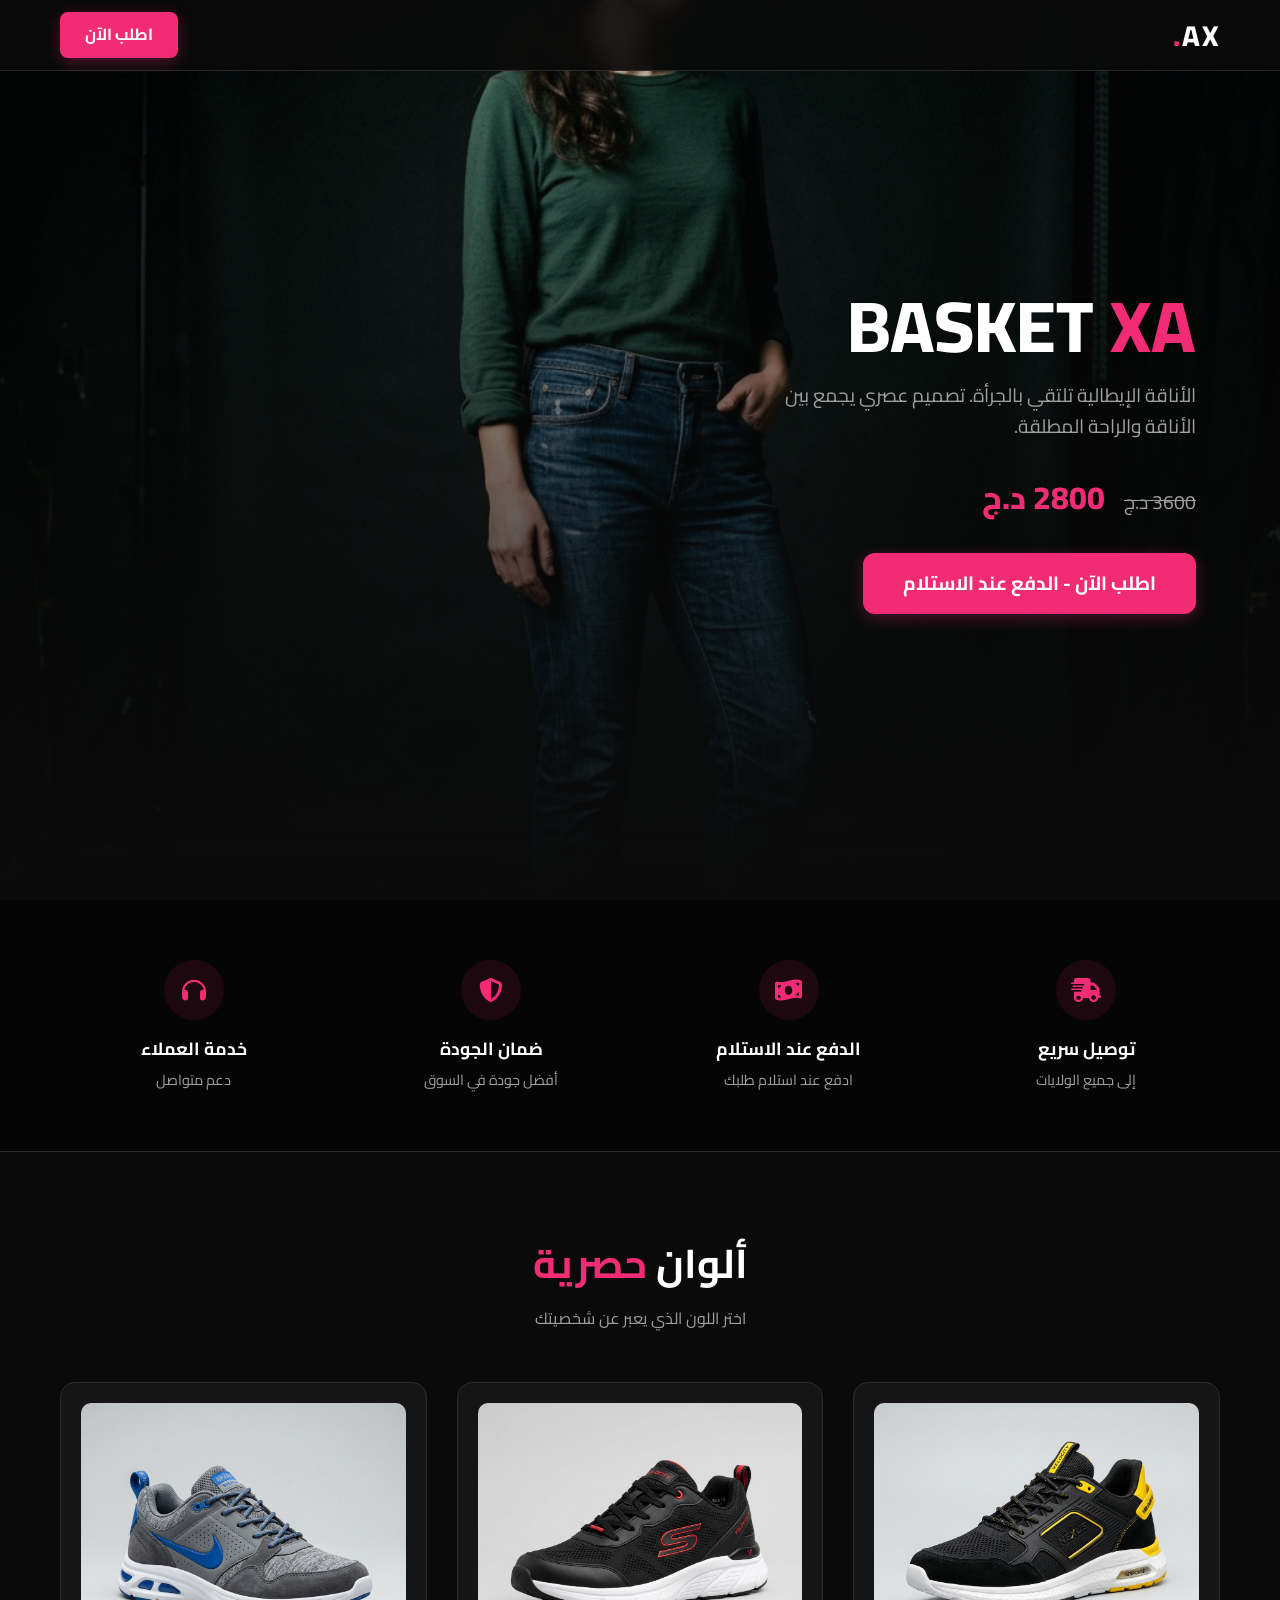
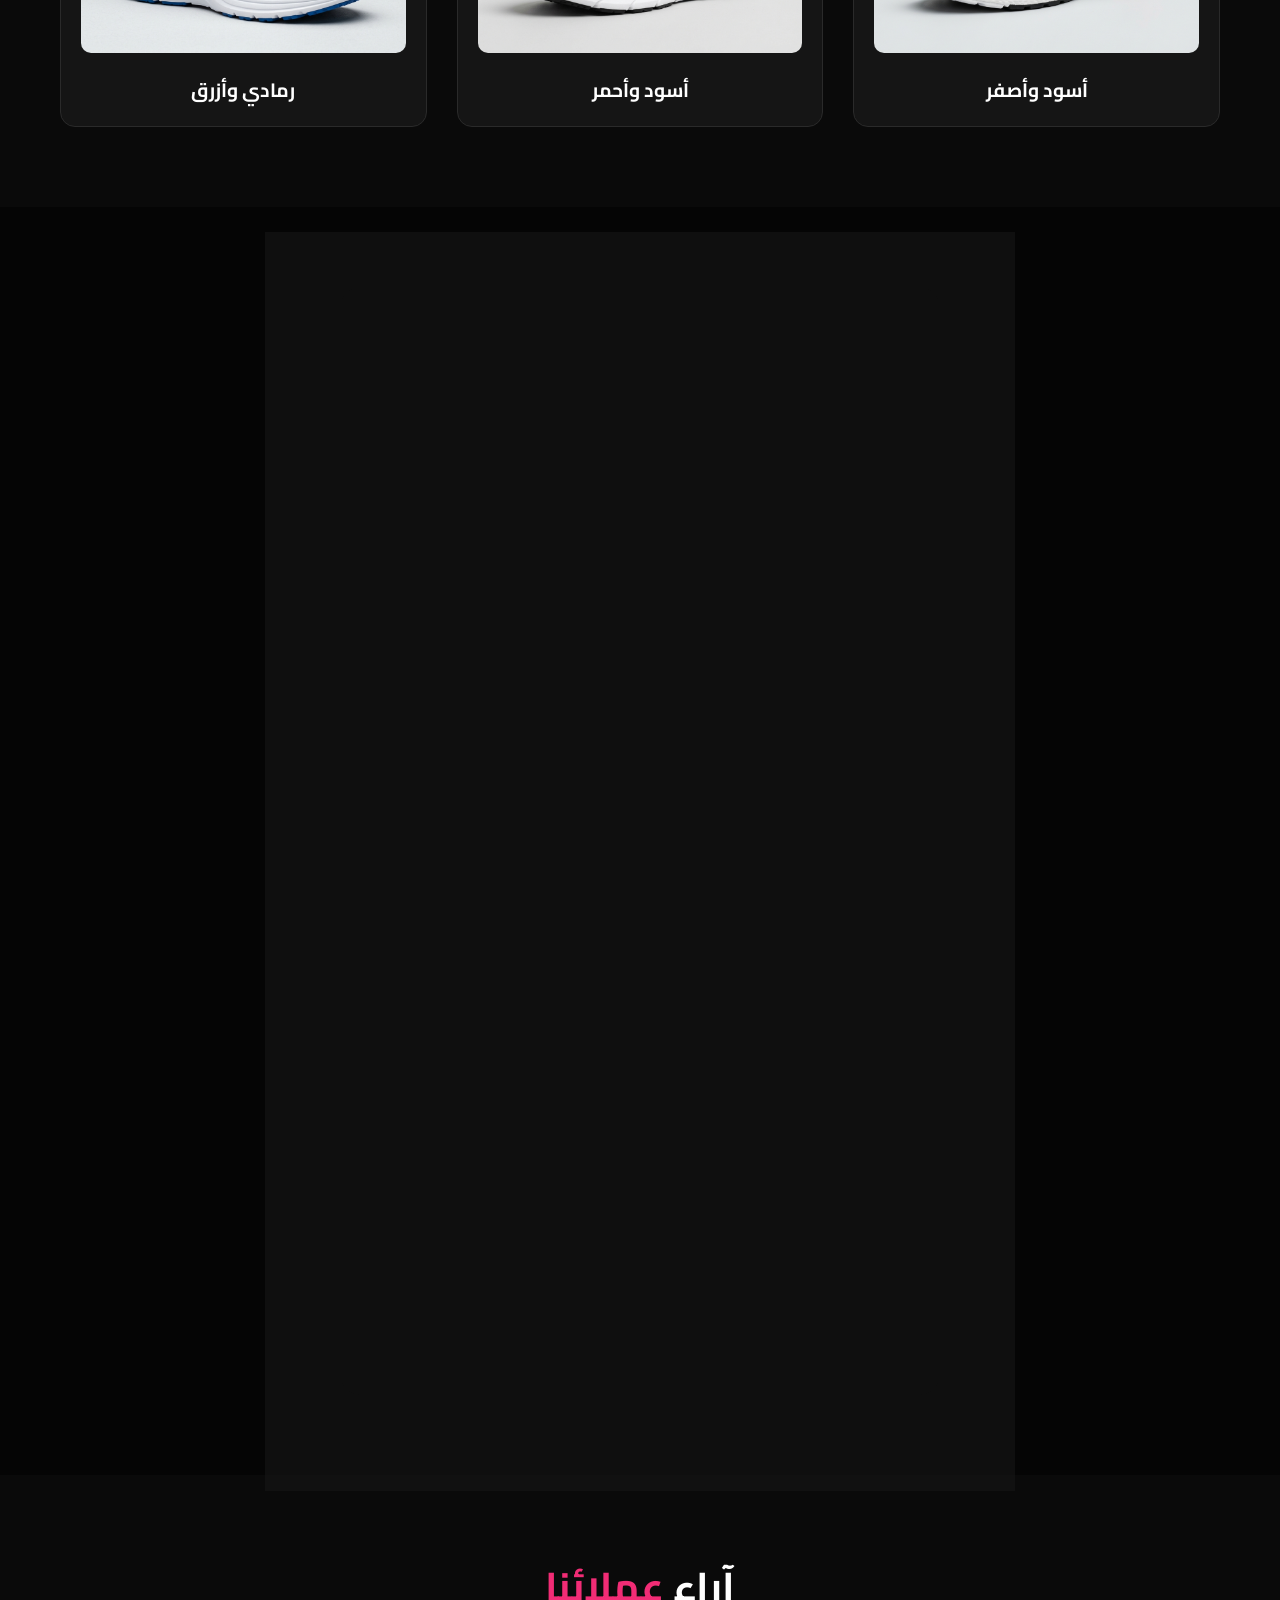
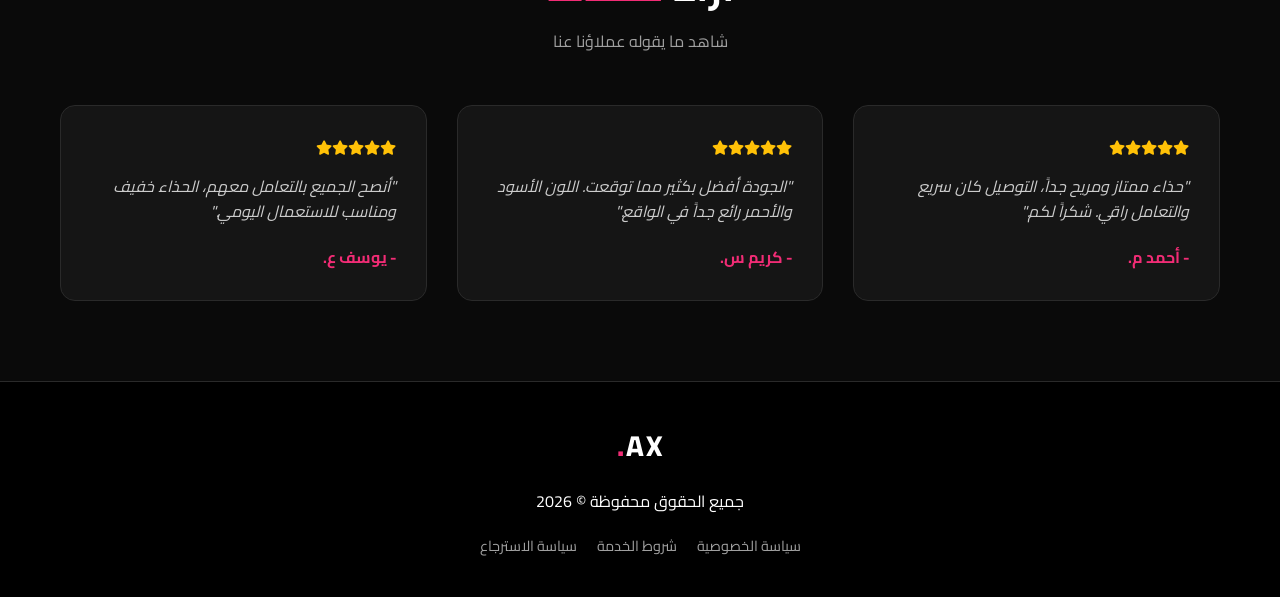
==== index.html @ 29d48013 "Add landing page files and assets" ====
<!DOCTYPE html>
<html lang="ar" dir="rtl">
<head>
    <meta charset="UTF-8">
    <meta name="viewport" content="width=device-width, initial-scale=1.0">
    <title>BASKET XA - ألوان حصرية</title>
    <meta name="description" content="تسوق الآن حذاء BASKET XA الأفضل لتصميم عصري ومريح.">
    <!-- Google Fonts -->
    <link rel="preconnect" href="https://fonts.googleapis.com">
    <link rel="preconnect" href="https://fonts.gstatic.com" crossorigin>
    <link href="https://fonts.googleapis.com/css2?family=Cairo:wght@400;600;700;800&display=swap" rel="stylesheet">
    <!-- FontAwesome for Icons -->
    <link rel="stylesheet" href="https://cdnjs.cloudflare.com/ajax/libs/font-awesome/6.4.0/css/all.min.css">
    <!-- Custom CSS -->
    <link rel="stylesheet" href="style.css">
</head>
<body>
    <!-- Header -->
    <header class="header">
        <div class="container header-content">
            <div class="logo">AX</div>
            <a href="#order-form" class="btn btn-primary">اطلب الآن</a>
        </div>
    </header>

    <!-- Hero Section -->
    <section class="hero">
        <div class="hero-overlay"></div>
        <div class="container hero-content">
            <h1 class="hero-title">BASKET <span class="text-pink">XA</span></h1>
            <p class="hero-subtitle">الأناقة الإيطالية تلتقي بالجرأة. تصميم عصري يجمع بين<br>الأناقة والراحة المطلقة.</p>
            <div class="price-box">
                <span class="old-price">3600 د.ج</span>
                <span class="new-price">2800 د.ج</span>
            </div>
            <a href="#order-form" class="btn btn-primary btn-large">اطلب الآن - الدفع عند الاستلام</a>
        </div>
    </section>

    <!-- Features Section -->
    <section class="features">
        <div class="container features-grid">
            <div class="feature-card">
                <div class="feature-icon"><i class="fa-solid fa-truck-fast"></i></div>
                <h3 class="feature-title">توصيل سريع</h3>
                <p class="feature-desc">إلى جميع الولايات</p>
            </div>
            <div class="feature-card">
                <div class="feature-icon"><i class="fa-solid fa-money-bill-wave"></i></div>
                <h3 class="feature-title">الدفع عند الاستلام</h3>
                <p class="feature-desc">ادفع عند استلام طلبك</p>
            </div>
            <div class="feature-card">
                <div class="feature-icon"><i class="fa-solid fa-shield-halved"></i></div>
                <h3 class="feature-title">ضمان الجودة</h3>
                <p class="feature-desc">أفضل جودة في السوق</p>
            </div>
            <div class="feature-card">
                <div class="feature-icon"><i class="fa-solid fa-headphones"></i></div>
                <h3 class="feature-title">خدمة العملاء</h3>
                <p class="feature-desc">دعم متواصل</p>
            </div>
        </div>
    </section>

    <!-- Exclusive Colors Section -->
    <section class="products">
        <div class="container">
            <h2 class="section-title">ألوان <span class="text-pink">حصرية</span></h2>
            <p class="section-subtitle">اختر اللون الذي يعبر عن شخصيتك</p>
            <div class="products-grid">
                <div class="product-card">
                    <img src="assets/shoe_yellow_black.png" alt="أسود وأصفر" class="product-img">
                    <h3 class="product-name">أسود وأصفر</h3>
                </div>
                <div class="product-card">
                    <img src="assets/shoe_red_black.png" alt="أسود وأحمر" class="product-img">
                    <h3 class="product-name">أسود وأحمر</h3>
                </div>
                <div class="product-card">
                    <img src="assets/shoe_grey_blue.png" alt="رمادي وأزرق" class="product-img">
                    <h3 class="product-name">رمادي وأزرق</h3>
                </div>
            </div>
        </div>
    </section>

    <!-- Order Form Section -->
    <section class="order-section" id="order-form">
        <div class="container">
            <div class="form-wrapper">
                <h2 class="form-title">أكمل طلبك الآن</h2>
                <p class="form-subtitle">يرجى ملء الاستمارة وسنتصل بك لتأكيد طلبك</p>
                
                <form id="checkout-form" class="checkout-form">
                    <div class="form-row">
                        <div class="form-group">
                            <label for="fullName">الاسم الكامل</label>
                            <input type="text" id="fullName" name="fullName" placeholder="الاسم الكامل" required>
                        </div>
                        <div class="form-group">
                            <label for="phone">رقم الهاتف</label>
                            <input type="tel" id="phone" name="phone" placeholder="05XXXXXXXX" required>
                        </div>
                    </div>

                    <div class="form-group">
                        <label for="province">الولاية</label>
                        <select id="province" name="province" required>
                            <option value="" disabled selected>اختر الولاية</option>
                            <option value="1">16 - الجزائر</option>
                            <option value="2">09 - البليدة</option>
                            <option value="3">31 - وهران</option>
                            <option value="4">25 - قسنطينة</option>
                            <option value="5">23 - عنابة</option>
                            <!-- Add more as needed -->
                        </select>
                    </div>

                    <div class="form-group">
                        <label for="address">البلدية / العنوان التفصيلي</label>
                        <input type="text" id="address" name="address" placeholder="البلدية أو العنوان" required>
                    </div>

                    <div class="form-group">
                        <label>المقاس</label>
                        <div class="size-selector">
                            <button type="button" class="size-btn" data-size="40">40</button>
                            <button type="button" class="size-btn active" data-size="41">41</button>
                            <button type="button" class="size-btn" data-size="42">42</button>
                            <button type="button" class="size-btn" data-size="43">43</button>
                            <button type="button" class="size-btn" data-size="44">44</button>
                        </div>
                        <input type="hidden" name="size" id="selected-size" value="41">
                    </div>

                    <div class="form-group">
                        <label>اللون</label>
                        <div class="color-selector">
                            <label class="color-option">
                                <input type="radio" name="color" value="yellow_black" checked>
                                <span class="color-label"><span class="color-dot yellow"></span> أسود وأصفر</span>
                            </label>
                            <label class="color-option">
                                <input type="radio" name="color" value="red_black">
                                <span class="color-label"><span class="color-dot red"></span> أسود وأحمر</span>
                            </label>
                            <label class="color-option">
                                <input type="radio" name="color" value="grey_blue">
                                <span class="color-label"><span class="color-dot blue"></span> رمادي وأزرق</span>
                            </label>
                        </div>
                    </div>

                    <div class="form-group">
                        <label>طريقة التوصيل</label>
                        <div class="delivery-selector">
                            <label class="delivery-option">
                                <input type="radio" name="delivery" value="home" checked>
                                <div class="delivery-card">
                                    <i class="fa-solid fa-house"></i>
                                    <span>توصيل للمنزل</span>
                                    <small>يضاف سعر التوصيل</small>
                                </div>
                            </label>
                            <label class="delivery-option">
                                <input type="radio" name="delivery" value="desk">
                                <div class="delivery-card">
                                    <i class="fa-solid fa-box"></i>
                                    <span>توصيل للمكتب</span>
                                    <small>يضاف سعر التوصيل</small>
                                </div>
                            </label>
                        </div>
                    </div>

                    <div class="order-summary">
                        <div class="summary-row">
                            <span>سعر المنتج</span>
                            <span>2800 د.ج</span>
                        </div>
                        <div class="summary-row total">
                            <span>المجموع</span>
                            <span class="text-pink">2800 د.ج + سعر التوصيل</span>
                        </div>
                    </div>

                    <button type="submit" class="btn btn-primary btn-block btn-submit">تأكيد الطلب</button>
                </form>
            </div>
        </div>
    </section>

    <!-- Testimonials Section -->
    <section class="testimonials">
        <div class="container">
            <h2 class="section-title">آراء <span class="text-pink">عملائنا</span></h2>
            <p class="section-subtitle">شاهد ما يقوله عملاؤنا عنا</p>
            <div class="testimonials-grid">
                <div class="testimonial-card">
                    <div class="stars">
                        <i class="fa-solid fa-star"></i><i class="fa-solid fa-star"></i><i class="fa-solid fa-star"></i><i class="fa-solid fa-star"></i><i class="fa-solid fa-star"></i>
                    </div>
                    <p class="testimonial-text">"حذاء ممتاز ومريح جداً، التوصيل كان سريع والتعامل راقي. شكراً لكم."</p>
                    <div class="testimonial-author">- أحمد م.</div>
                </div>
                <div class="testimonial-card">
                    <div class="stars">
                        <i class="fa-solid fa-star"></i><i class="fa-solid fa-star"></i><i class="fa-solid fa-star"></i><i class="fa-solid fa-star"></i><i class="fa-solid fa-star"></i>
                    </div>
                    <p class="testimonial-text">"الجودة أفضل بكثير مما توقعت. اللون الأسود والأحمر رائع جداً في الواقع."</p>
                    <div class="testimonial-author">- كريم س.</div>
                </div>
                <div class="testimonial-card">
                    <div class="stars">
                        <i class="fa-solid fa-star"></i><i class="fa-solid fa-star"></i><i class="fa-solid fa-star"></i><i class="fa-solid fa-star"></i><i class="fa-solid fa-star"></i>
                    </div>
                    <p class="testimonial-text">"أنصح الجميع بالتعامل معهم، الحذاء خفيف ومناسب للاستعمال اليومي."</p>
                    <div class="testimonial-author">- يوسف ع.</div>
                </div>
            </div>
        </div>
    </section>

    <!-- Footer -->
    <footer class="footer">
        <div class="container footer-content">
            <div class="logo">AX</div>
            <p>جميع الحقوق محفوظة &copy; 2026</p>
            <div class="footer-links">
                <a href="#">سياسة الخصوصية</a>
                <a href="#">شروط الخدمة</a>
                <a href="#">سياسة الاسترجاع</a>
            </div>
        </div>
    </footer>

    <!-- Custom JS -->
    <script src="script.js"></script>
</body>
</html>
---- style.css ----
:root {
    --primary-color: #f12c75;
    --primary-hover: #d01c5f;
    --bg-dark: #0a0a0a;
    --bg-card: #151515;
    --text-light: #ffffff;
    --text-muted: #a0a0a0;
    --border-color: #2a2a2a;
    --gradient-hero: linear-gradient(to bottom, rgba(10,10,10,0.1) 0%, rgba(10,10,10,0.8) 80%, rgba(10,10,10,1) 100%);
    --font-main: 'Cairo', sans-serif;
    --transition: all 0.3s ease;
}

* {
    margin: 0;
    padding: 0;
    box-sizing: border-box;
}

body {
    font-family: var(--font-main);
    background-color: var(--bg-dark);
    color: var(--text-light);
    line-height: 1.6;
    overflow-x: hidden;
}

a {
    text-decoration: none;
    color: inherit;
}

.container {
    max-width: 1200px;
    margin: 0 auto;
    padding: 0 20px;
}

.text-pink {
    color: var(--primary-color);
}

/* Buttons */
.btn {
    display: inline-block;
    padding: 10px 25px;
    border-radius: 8px;
    font-weight: 700;
    text-align: center;
    cursor: pointer;
    transition: var(--transition);
    border: none;
}

.btn-primary {
    background-color: var(--primary-color);
    color: #fff;
    box-shadow: 0 4px 15px rgba(241, 44, 117, 0.3);
}

.btn-primary:hover {
    background-color: var(--primary-hover);
    transform: translateY(-2px);
    box-shadow: 0 6px 20px rgba(241, 44, 117, 0.4);
}

.btn-large {
    padding: 15px 40px;
    font-size: 1.2rem;
    border-radius: 12px;
}

.btn-block {
    display: block;
    width: 100%;
}

/* Header */
.header {
    position: fixed;
    top: 0;
    left: 0;
    width: 100%;
    background-color: rgba(10, 10, 10, 0.9);
    backdrop-filter: blur(10px);
    z-index: 1000;
    border-bottom: 1px solid var(--border-color);
}

.header-content {
    display: flex;
    justify-content: space-between;
    align-items: center;
    height: 70px;
}

.logo {
    font-size: 1.8rem;
    font-weight: 800;
    letter-spacing: 2px;
}

.logo::after {
    content: '.';
    color: var(--primary-color);
}

/* Hero Section */
.hero {
    position: relative;
    height: 100vh;
    min-height: 600px;
    display: flex;
    align-items: center;
    background-image: url('assets/hero_background.png');
    background-size: cover;
    background-position: center top;
}

.hero-overlay {
    position: absolute;
    top: 0;
    left: 0;
    width: 100%;
    height: 100%;
    background: var(--gradient-hero);
    z-index: 1;
}

.hero-content {
    position: relative;
    z-index: 2;
    text-align: right;
    max-width: 600px;
    margin-right: 5%;
}

.hero-title {
    font-size: 4.5rem;
    font-weight: 800;
    line-height: 1.1;
    margin-bottom: 15px;
    text-transform: uppercase;
}

.hero-subtitle {
    font-size: 1.2rem;
    color: var(--text-muted);
    margin-bottom: 30px;
}

.price-box {
    margin-bottom: 30px;
}

.old-price {
    text-decoration: line-through;
    color: var(--text-muted);
    font-size: 1.2rem;
    margin-left: 15px;
}

.new-price {
    font-size: 2rem;
    font-weight: 800;
    color: var(--primary-color);
}

/* Features Section */
.features {
    padding: 60px 0;
    background-color: #050505;
    border-bottom: 1px solid var(--border-color);
}

.features-grid {
    display: grid;
    grid-template-columns: repeat(auto-fit, minmax(200px, 1fr));
    gap: 30px;
    text-align: center;
}

.feature-icon {
    width: 60px;
    height: 60px;
    margin: 0 auto 15px;
    background-color: rgba(241, 44, 117, 0.1);
    color: var(--primary-color);
    border-radius: 50%;
    display: flex;
    align-items: center;
    justify-content: center;
    font-size: 1.5rem;
    transition: var(--transition);
}

.feature-card:hover .feature-icon {
    background-color: var(--primary-color);
    color: #fff;
    transform: translateY(-5px);
}

.feature-title {
    font-size: 1.1rem;
    margin-bottom: 5px;
}

.feature-desc {
    font-size: 0.9rem;
    color: var(--text-muted);
}

/* Products Section */
.products {
    padding: 80px 0;
}

.section-title {
    text-align: center;
    font-size: 2.5rem;
    margin-bottom: 10px;
}

.section-subtitle {
    text-align: center;
    color: var(--text-muted);
    margin-bottom: 50px;
}

.products-grid {
    display: grid;
    grid-template-columns: repeat(auto-fit, minmax(300px, 1fr));
    gap: 30px;
}

.product-card {
    background-color: var(--bg-card);
    border-radius: 15px;
    padding: 20px;
    text-align: center;
    border: 1px solid var(--border-color);
    transition: var(--transition);
    cursor: pointer;
}

.product-card:hover {
    transform: translateY(-10px);
    box-shadow: 0 10px 30px rgba(0,0,0,0.5);
    border-color: rgba(241, 44, 117, 0.3);
}

.product-img {
    width: 100%;
    height: 250px;
    object-fit: cover;
    border-radius: 10px;
    margin-bottom: 15px;
    background-color: #222;
}

.product-name {
    font-size: 1.2rem;
    font-weight: 700;
}

/* Order Section */
.order-section {
    padding: 80px 0;
    background-color: #050505;
}

.form-wrapper {
    max-width: 600px;
    margin: 0 auto;
    background: rgba(21, 21, 21, 0.7);
    backdrop-filter: blur(15px);
    padding: 40px;
    border-radius: 20px;
    border: 1px solid var(--border-color);
    box-shadow: 0 20px 50px rgba(0,0,0,0.5);
}

.form-title {
    text-align: center;
    font-size: 2rem;
    margin-bottom: 10px;
}

.form-subtitle {
    text-align: center;
    color: var(--text-muted);
    margin-bottom: 30px;
    font-size: 0.9rem;
}

.form-row {
    display: grid;
    grid-template-columns: 1fr 1fr;
    gap: 20px;
}

.form-group {
    margin-bottom: 20px;
}

.form-group label {
    display: block;
    margin-bottom: 8px;
    font-weight: 600;
    font-size: 0.95rem;
    color: #ccc;
}

input[type="text"],
input[type="tel"],
select {
    width: 100%;
    padding: 12px 15px;
    background-color: rgba(0, 0, 0, 0.5);
    border: 1px solid var(--border-color);
    border-radius: 8px;
    color: #fff;
    font-family: var(--font-main);
    font-size: 1rem;
    transition: var(--transition);
}

input:focus,
select:focus {
    outline: none;
    border-color: var(--primary-color);
    box-shadow: 0 0 0 2px rgba(241, 44, 117, 0.2);
}

/* Size Selector */
.size-selector {
    display: flex;
    gap: 10px;
}

.size-btn {
    flex: 1;
    padding: 10px 0;
    background: transparent;
    border: 1px solid var(--border-color);
    border-radius: 8px;
    color: #fff;
    font-family: var(--font-main);
    font-weight: 600;
    cursor: pointer;
    transition: var(--transition);
}

.size-btn:hover {
    background-color: rgba(255, 255, 255, 0.05);
}

.size-btn.active {
    background-color: var(--primary-color);
    border-color: var(--primary-color);
    box-shadow: 0 4px 10px rgba(241, 44, 117, 0.3);
}

/* Color Selector */
.color-selector {
    display: flex;
    gap: 15px;
}

.color-option {
    cursor: pointer;
    flex: 1;
}

.color-option input[type="radio"] {
    display: none;
}

.color-label {
    display: flex;
    align-items: center;
    gap: 10px;
    padding: 10px;
    background-color: rgba(0, 0, 0, 0.5);
    border: 1px solid var(--border-color);
    border-radius: 8px;
    font-size: 0.9rem;
    transition: var(--transition);
}

.color-dot {
    width: 12px;
    height: 12px;
    border-radius: 50%;
    display: inline-block;
}

.color-dot.yellow { background-color: #ffd700; border: 1px solid #fff; }
.color-dot.red { background-color: #ff0000; }
.color-dot.blue { background-color: #4169e1; }

.color-option input[type="radio"]:checked + .color-label {
    border-color: var(--primary-color);
    background-color: rgba(241, 44, 117, 0.1);
}

/* Delivery Selector */
.delivery-selector {
    display: flex;
    gap: 15px;
}

.delivery-option {
    cursor: pointer;
    flex: 1;
}

.delivery-option input[type="radio"] {
    display: none;
}

.delivery-card {
    padding: 15px;
    background-color: rgba(0, 0, 0, 0.5);
    border: 1px solid var(--border-color);
    border-radius: 8px;
    text-align: center;
    transition: var(--transition);
    display: flex;
    flex-direction: column;
    align-items: center;
    gap: 8px;
}

.delivery-card i {
    font-size: 1.5rem;
    color: var(--text-muted);
    transition: var(--transition);
}

.delivery-card small {
    color: var(--text-muted);
    font-size: 0.75rem;
}

.delivery-option input[type="radio"]:checked + .delivery-card {
    border-color: var(--primary-color);
    background-color: rgba(241, 44, 117, 0.1);
}

.delivery-option input[type="radio"]:checked + .delivery-card i {
    color: var(--primary-color);
}

/* Order Summary */
.order-summary {
    margin: 30px 0;
    padding: 20px;
    background-color: rgba(0,0,0,0.3);
    border-radius: 8px;
    border: 1px dashed var(--border-color);
}

.summary-row {
    display: flex;
    justify-content: space-between;
    margin-bottom: 10px;
    color: #ccc;
}

.summary-row.total {
    margin-top: 15px;
    padding-top: 15px;
    border-top: 1px solid var(--border-color);
    font-weight: 700;
    font-size: 1.2rem;
    color: #fff;
    margin-bottom: 0;
}

/* Testimonials Section */
.testimonials {
    padding: 80px 0;
}

.testimonials-grid {
    display: grid;
    grid-template-columns: repeat(auto-fit, minmax(300px, 1fr));
    gap: 30px;
}

.testimonial-card {
    background-color: var(--bg-card);
    padding: 30px;
    border-radius: 15px;
    border: 1px solid var(--border-color);
}

.stars {
    color: #ffc107;
    margin-bottom: 15px;
    font-size: 0.9rem;
}

.testimonial-text {
    font-size: 1rem;
    font-style: italic;
    color: #ccc;
    margin-bottom: 20px;
}

.testimonial-author {
    font-weight: 700;
    color: var(--primary-color);
}

/* Footer */
.footer {
    background-color: #000;
    padding: 40px 0;
    border-top: 1px solid var(--border-color);
}

.footer-content {
    display: flex;
    flex-direction: column;
    align-items: center;
    gap: 20px;
    text-align: center;
}

.footer-links {
    display: flex;
    gap: 20px;
}

.footer-links a {
    color: var(--text-muted);
    font-size: 0.9rem;
    transition: var(--transition);
}

.footer-links a:hover {
    color: var(--primary-color);
}

/* Responsive */
@media (max-width: 768px) {
    .hero-title { font-size: 3rem; }
    .hero-content { margin-right: 0; text-align: center; margin: 0 auto; }
    .form-row { grid-template-columns: 1fr; }
    .header-content { flex-direction: column; height: auto; padding: 15px 0; gap: 15px;}
    .hero { min-height: auto; padding-top: 120px; }
    .color-selector { flex-direction: column; }
}
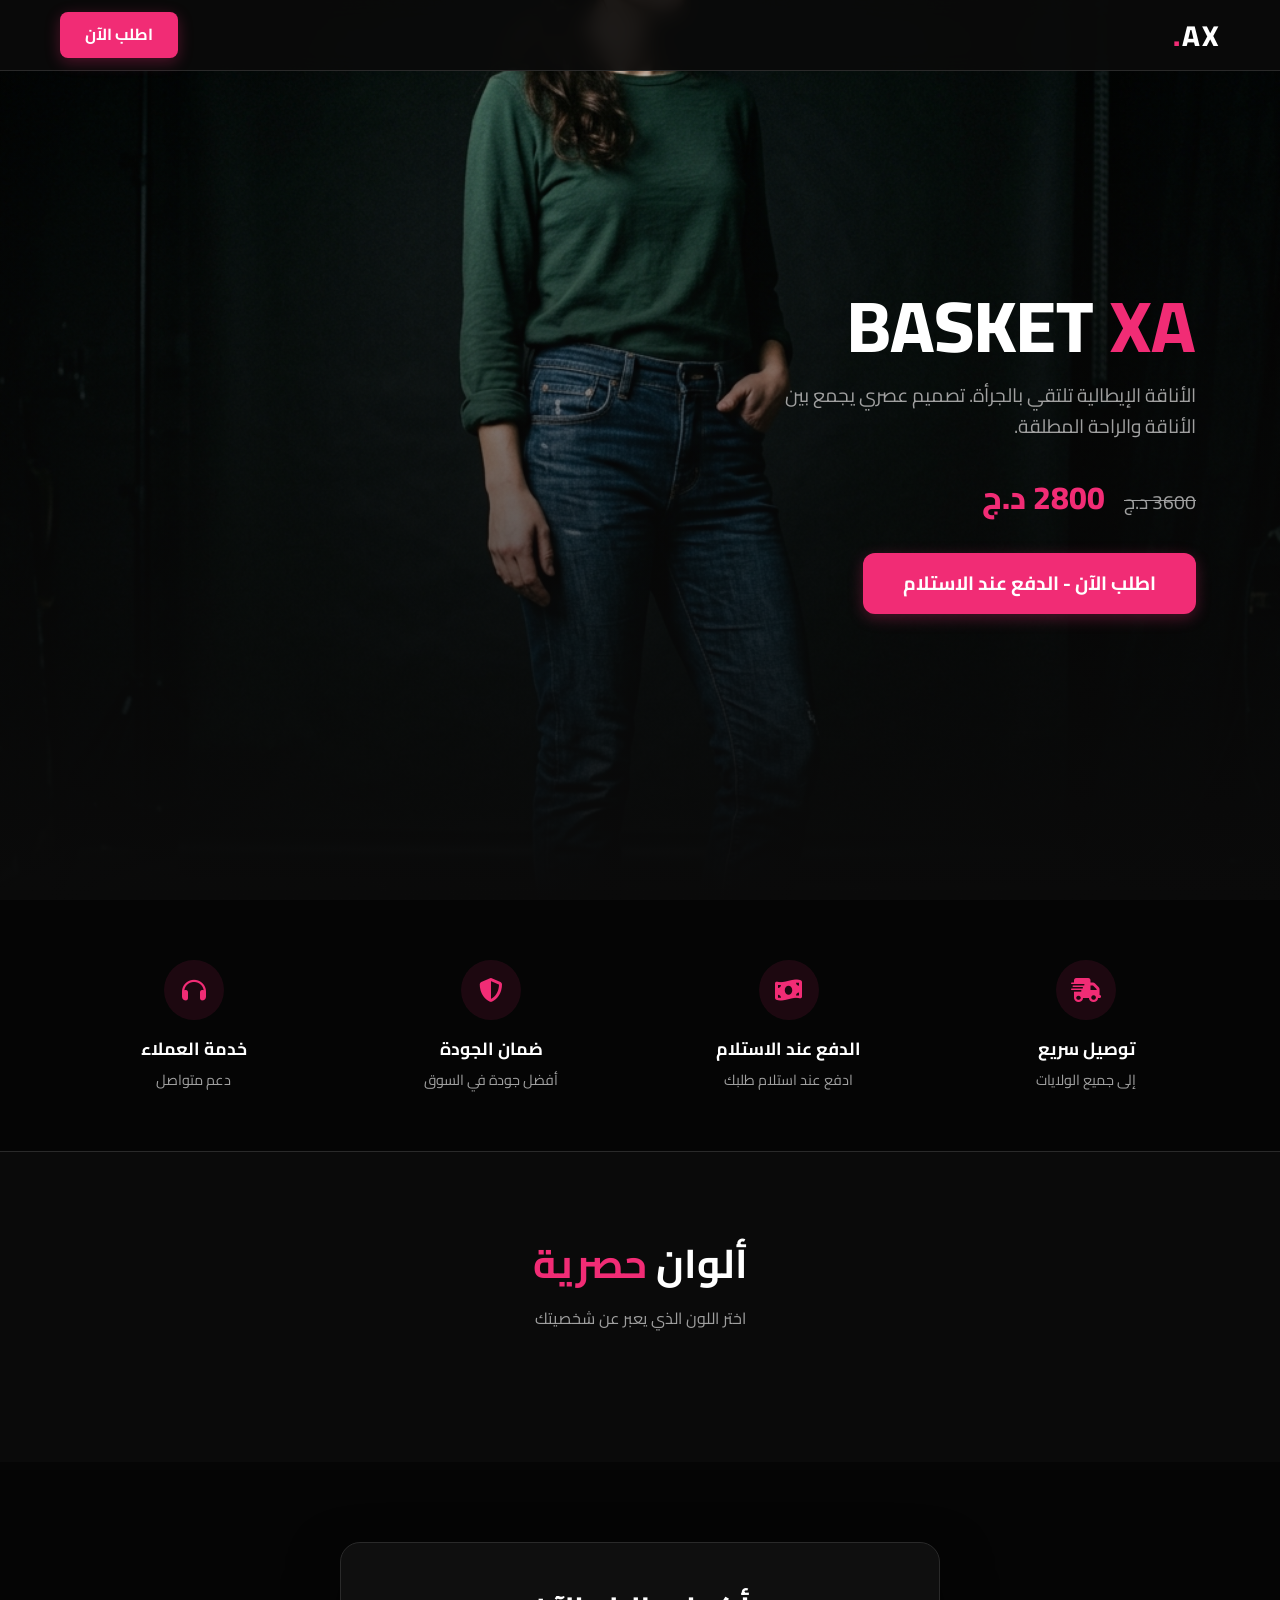
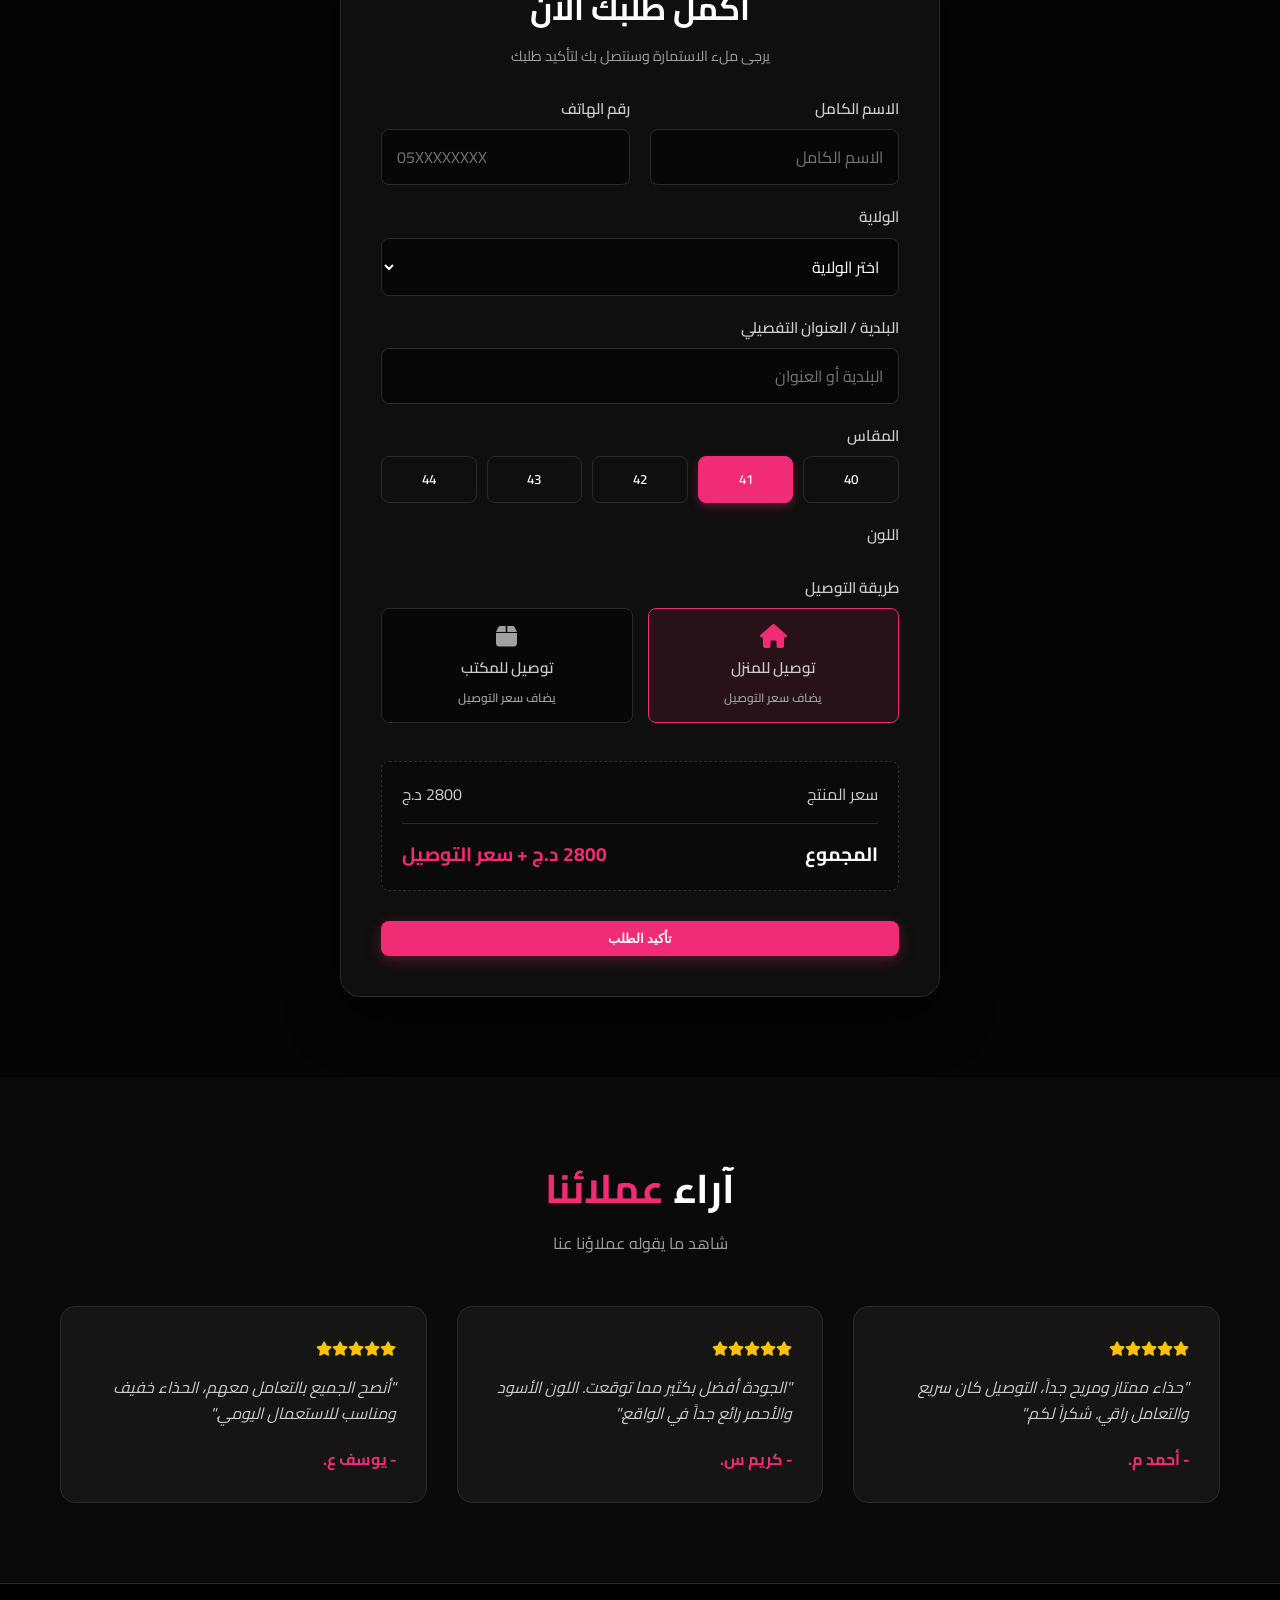
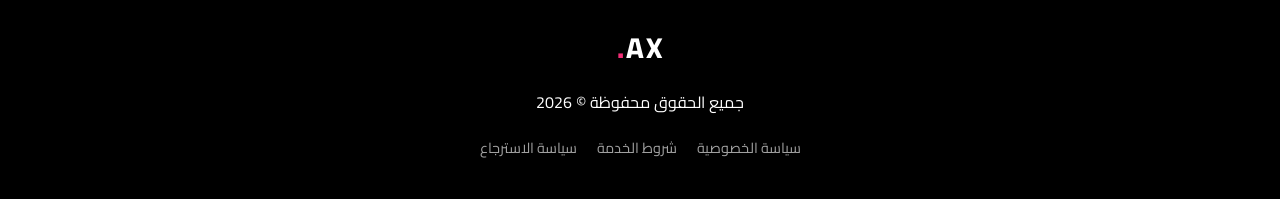
==== commit c628e376: "feat: initialize shoe product landing page with responsive styling, custom assets, and order form fu" ====
--- a/index.html
+++ b/index.html
@@ -27,11 +27,11 @@
     <section class="hero">
         <div class="hero-overlay"></div>
         <div class="container hero-content">
-            <h1 class="hero-title">BASKET <span class="text-pink">XA</span></h1>
-            <p class="hero-subtitle">الأناقة الإيطالية تلتقي بالجرأة. تصميم عصري يجمع بين<br>الأناقة والراحة المطلقة.</p>
+            <h1 class="hero-title"><span id="dyn-hero-title">BASKET</span> <span class="text-pink" id="dyn-hero-highlight">XA</span></h1>
+            <p class="hero-subtitle" id="dyn-hero-subtitle">الأناقة الإيطالية تلتقي بالجرأة. تصميم عصري يجمع بين<br>الأناقة والراحة المطلقة.</p>
             <div class="price-box">
-                <span class="old-price">3600 د.ج</span>
-                <span class="new-price">2800 د.ج</span>
+                <span class="old-price" id="dyn-old-price">3600 د.ج</span>
+                <span class="new-price" id="dyn-new-price">2800 د.ج</span>
             </div>
             <a href="#order-form" class="btn btn-primary btn-large">اطلب الآن - الدفع عند الاستلام</a>
         </div>
@@ -68,19 +68,8 @@
         <div class="container">
             <h2 class="section-title">ألوان <span class="text-pink">حصرية</span></h2>
             <p class="section-subtitle">اختر اللون الذي يعبر عن شخصيتك</p>
-            <div class="products-grid">
-                <div class="product-card">
-                    <img src="assets/shoe_yellow_black.png" alt="أسود وأصفر" class="product-img">
-                    <h3 class="product-name">أسود وأصفر</h3>
-                </div>
-                <div class="product-card">
-                    <img src="assets/shoe_red_black.png" alt="أسود وأحمر" class="product-img">
-                    <h3 class="product-name">أسود وأحمر</h3>
-                </div>
-                <div class="product-card">
-                    <img src="assets/shoe_grey_blue.png" alt="رمادي وأزرق" class="product-img">
-                    <h3 class="product-name">رمادي وأزرق</h3>
-                </div>
+            <div class="products-grid" id="dyn-products-grid">
+                <!-- Products will be injected here via JS -->
             </div>
         </div>
     </section>
@@ -136,19 +125,8 @@
 
                     <div class="form-group">
                         <label>اللون</label>
-                        <div class="color-selector">
-                            <label class="color-option">
-                                <input type="radio" name="color" value="yellow_black" checked>
-                                <span class="color-label"><span class="color-dot yellow"></span> أسود وأصفر</span>
-                            </label>
-                            <label class="color-option">
-                                <input type="radio" name="color" value="red_black">
-                                <span class="color-label"><span class="color-dot red"></span> أسود وأحمر</span>
-                            </label>
-                            <label class="color-option">
-                                <input type="radio" name="color" value="grey_blue">
-                                <span class="color-label"><span class="color-dot blue"></span> رمادي وأزرق</span>
-                            </label>
+                        <div class="color-selector" id="dyn-color-selector">
+                            <!-- Color options will be injected here via JS -->
                         </div>
                     </div>
 
@@ -177,11 +155,11 @@
                     <div class="order-summary">
                         <div class="summary-row">
                             <span>سعر المنتج</span>
-                            <span>2800 د.ج</span>
+                            <span id="dyn-summary-price">2800 د.ج</span>
                         </div>
                         <div class="summary-row total">
                             <span>المجموع</span>
-                            <span class="text-pink">2800 د.ج + سعر التوصيل</span>
+                            <span class="text-pink" id="dyn-total-price">2800 د.ج + سعر التوصيل</span>
                         </div>
                     </div>
 
